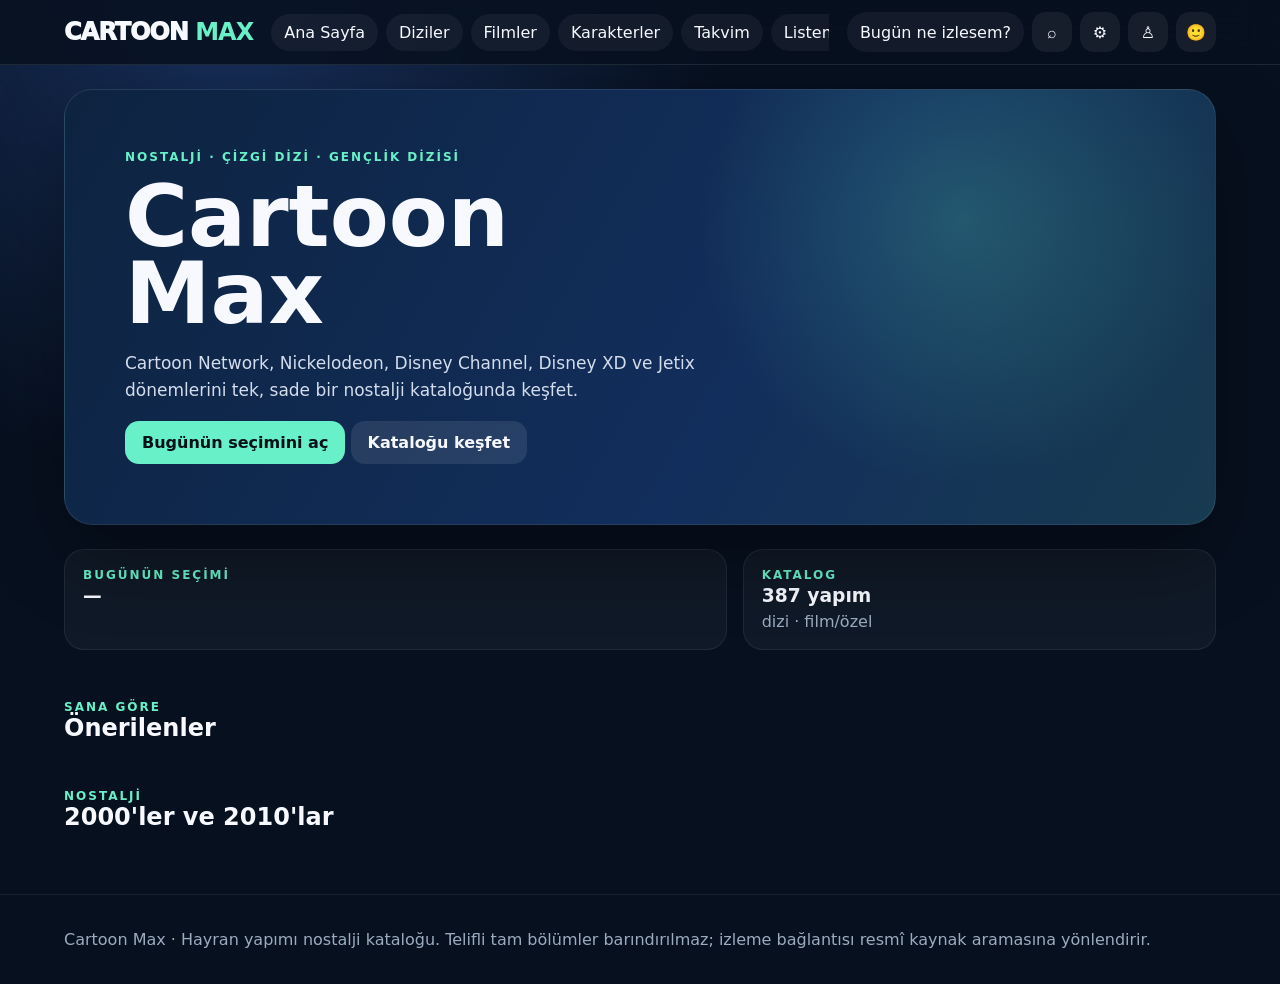
==== index.html @ 86893608 "Publish Cartoon Max index" ====
<!doctype html><html lang="tr" data-theme="night"><head><meta charset="utf-8"><meta name="viewport" content="width=device-width,initial-scale=1"><title>Cartoon Max</title><meta name="description" content="Cartoon Network, Nickelodeon, Disney Channel, Disney XD ve Jetix nostalji kataloğu."><style>
*{box-sizing:border-box}html{background:#07101f;color:#f7f9ff;font-family:Inter,system-ui,Segoe UI,Arial,sans-serif}body{margin:0;background:radial-gradient(circle at 18% 0,#18305d 0,transparent 34%),var(--bg,#07101f);min-height:100vh;color:var(--tx,#f7f9ff)}button,input,select,textarea{font:inherit}button{cursor:pointer}.top{position:sticky;top:0;z-index:20;background:color-mix(in srgb,var(--bg,#07101f) 88%,transparent);backdrop-filter:blur(18px);border-bottom:1px solid #ffffff18;display:flex;align-items:center;gap:18px;padding:12px 5%}.logo{font-weight:1000;font-size:24px;letter-spacing:-1px}.logo b{color:var(--a,#68f1c8)}nav{display:flex;gap:8px;flex:1;overflow:auto}nav button,.ghost,.chip{border:0;background:#ffffff0d;color:inherit;border-radius:999px;padding:9px 13px;white-space:nowrap}.ghost:hover,nav button:hover,.chip:hover,.chip.on{background:#ffffff1b}.actions{display:flex;gap:8px}.icon{width:40px;height:40px;border:0;border-radius:14px;background:#ffffff10;color:inherit}.hero{margin:24px 5%;min-height:410px;border-radius:28px;overflow:hidden;position:relative;background:linear-gradient(120deg,#0d2340,#122e5c 60%,#173b50);border:1px solid #ffffff18;box-shadow:0 30px 80px #0005}.hero:after{content:"";position:absolute;inset:0;background:radial-gradient(circle at 78% 30%,#63f3c633,transparent 28%)}.hero-in{position:relative;z-index:2;padding:60px;max-width:720px}.kicker{color:var(--a,#68f1c8);font-weight:900;text-transform:uppercase;letter-spacing:2px;font-size:12px}.hero h1{font-size:clamp(42px,7vw,86px);line-height:.9;margin:14px 0}.hero p{color:#d4dded;line-height:1.6;font-size:17px}.btn{border:0;border-radius:14px;padding:12px 17px;font-weight:850;background:var(--a,#68f1c8);color:#051018}.btn.alt{background:#ffffff18;color:inherit}.discover{display:grid;grid-template-columns:1.4fr 1fr;gap:16px;margin:0 5% 26px}.panel{background:#ffffff0a;border:1px solid #ffffff12;border-radius:20px;padding:18px}.panel h3{margin:3px 0 6px}.muted{color:var(--mut,#9cacbf)}.filters{display:flex;gap:8px;overflow:auto;margin:0 5% 20px;padding-bottom:4px}.section{margin:0 5% 34px}.section-head{display:flex;justify-content:space-between;align-items:end;margin-bottom:13px}.section h2{margin:0;font-size:24px}.grid{display:grid;grid-template-columns:repeat(auto-fill,minmax(170px,1fr));gap:13px}.card{min-height:240px;border:1px solid #ffffff14;background:linear-gradient(145deg,#ffffff0e,#ffffff05);border-radius:20px;padding:16px;position:relative;overflow:hidden;transition:.2s}.card:hover{transform:translateY(-3px);border-color:#ffffff32}.card .net{font-size:10px;font-weight:900;letter-spacing:.7px;color:var(--a,#68f1c8);text-transform:uppercase}.card h3{font-size:18px;margin:45px 0 8px}.card p{font-size:12px;color:var(--mut,#9cacbf)}.card .year{position:absolute;right:12px;top:12px;background:#0005;padding:5px 8px;border-radius:10px;font-size:11px}.fav{position:absolute;right:12px;bottom:12px;width:34px;height:34px;border-radius:50%;border:0;background:#ffffff12;color:inherit}.people .card{min-height:190px}.search{display:none;position:fixed;z-index:40;inset:0;background:#020814ee;padding:8vh 8%}.search.open{display:block}.searchbox{width:100%;padding:20px 22px;border-radius:18px;border:1px solid #ffffff22;background:#ffffff0d;color:inherit;font-size:24px}.search .close{position:absolute;right:4%;top:3%;font-size:25px}.view{display:none}.view.on{display:block}.modal{display:none;position:fixed;inset:0;z-index:60;background:#000b;align-items:center;justify-content:center;padding:20px}.modal.open{display:flex}.box{width:min(900px,96vw);max-height:90vh;overflow:auto;background:var(--box,#0e192b);border:1px solid #ffffff1c;border-radius:24px;padding:26px;box-shadow:0 30px 100px #000b}.box.small{width:min(520px,96vw)}.modal-close{float:right;border:0;background:#ffffff12;color:inherit;border-radius:12px;width:38px;height:38px}.tabs{display:flex;gap:7px;flex-wrap:wrap;margin:14px 0}.eps{display:grid;gap:8px}.ep,.comment{display:flex;gap:11px;align-items:center;background:#ffffff09;border-radius:14px;padding:11px}.ep b{min-width:36px}.cast{display:flex;gap:8px;overflow:auto}.pill{background:#ffffff0b;border-radius:12px;padding:9px 12px;white-space:nowrap}.forms{display:grid;gap:9px}.forms input,.forms textarea,.forms select{width:100%;border:1px solid #ffffff1d;background:#ffffff0a;color:inherit;border-radius:13px;padding:12px}.rating{display:flex;gap:4px}.star{border:0;background:transparent;color:#ffcf5a;font-size:23px}.yeargrid{display:grid;grid-template-columns:repeat(auto-fill,minmax(110px,1fr));gap:9px}.yearbtn{padding:18px;border-radius:16px;border:1px solid #ffffff13;background:#ffffff08;color:inherit}.avatars{display:flex;gap:8px;flex-wrap:wrap}.av{font-size:26px;width:48px;height:48px;border-radius:14px;border:1px solid #ffffff1c;background:#ffffff0b}.av.on{outline:2px solid var(--a,#68f1c8)}.profiles{display:grid;grid-template-columns:repeat(auto-fit,minmax(110px,1fr));gap:10px}.profile{background:#ffffff09;border:1px solid #ffffff14;border-radius:18px;padding:16px;text-align:center}.profile i{font-style:normal;font-size:38px}.footer{padding:35px 5%;color:var(--mut,#9cacbf);border-top:1px solid #ffffff12;margin-top:50px}html[data-theme=ocean]{--bg:#031725;--box:#08283a;--a:#5ad7ff;--mut:#a5c7d9}html[data-theme=retro]{--bg:#21112d;--box:#321844;--a:#ffcf5a;--mut:#d1b9dd}html[data-theme=light]{--bg:#edf1f8;--box:#fff;--tx:#142033;--mut:#687386;--a:#5d56e8;background:#edf1f8;color:#142033}html[data-theme=light] body{color:#142033;background:#edf1f8}html[data-theme=light] .top{background:#ffffffdc}html[data-theme=light] .hero{background:linear-gradient(120deg,#e0e7ff,#dbeafe,#dcfce7)}html[data-theme=light] .hero p{color:#526071}html[data-theme=light] .card,html[data-theme=light] .panel,html[data-theme=light] .box{border-color:#00000010;background:#ffffffaa}html[data-theme=light] nav button,html[data-theme=light] .ghost,html[data-theme=light] .icon{background:#00000008;color:#142033}@media(max-width:800px){.top{padding:10px 3%;gap:7px}.logo{font-size:18px}nav{display:none}.hero{margin:14px 3%;min-height:360px}.hero-in{padding:38px 25px}.discover{grid-template-columns:1fr;margin:0 3% 18px}.section{margin-left:3%;margin-right:3%}.filters{margin-left:3%;margin-right:3%}.grid{grid-template-columns:repeat(2,minmax(0,1fr))}.card{min-height:220px}.actions .hide-mob{display:none}}
</style></head><body><header class="top"><div class="logo">CARTOON <b>MAX</b></div><nav id="nav"><button data-view="home">Ana Sayfa</button><button data-view="shows">Diziler</button><button data-view="movies">Filmler</button><button data-view="people">Karakterler</button><button data-view="years">Takvim</button><button data-view="list">Listem</button></nav><div class="actions"><button class="ghost hide-mob" id="todayBtn">Bugün ne izlesem?</button><button class="icon" id="searchBtn">⌕</button><button class="icon" id="settingsBtn">⚙</button><button class="icon" id="accountBtn">♙</button><button class="icon" id="profileBtn">🙂</button></div></header>
<main><section class="view on" id="home"><div class="hero"><div class="hero-in"><div class="kicker">Nostalji · Çizgi Dizi · Gençlik Dizisi</div><h1>Cartoon<br>Max</h1><p>Cartoon Network, Nickelodeon, Disney Channel, Disney XD ve Jetix dönemlerini tek, sade bir nostalji kataloğunda keşfet.</p><div><button class="btn" id="heroToday">Bugünün seçimini aç</button> <button class="btn alt" data-go="shows">Kataloğu keşfet</button></div></div></div><div class="discover"><div class="panel"><div class="kicker">Bugünün Seçimi</div><h3 id="todayTitle">—</h3><div class="muted" id="todayMeta"></div></div><div class="panel"><div class="kicker">Katalog</div><h3><span id="countAll">387</span> yapım</h3><div class="muted"><span id="countShows"></span> dizi · <span id="countMovies"></span> film/özel</div></div></div><div class="filters" id="chips"></div><div class="section"><div class="section-head"><div><div class="kicker">Sana göre</div><h2>Önerilenler</h2></div></div><div class="grid" id="recGrid"></div></div><div class="section"><div class="section-head"><div><div class="kicker">Nostalji</div><h2>2000'ler ve 2010'lar</h2></div></div><div class="grid" id="homeGrid"></div></div></section>
<section class="view" id="shows"><div class="section"><div class="section-head"><div><div class="kicker">Katalog</div><h2>Diziler & çizgi diziler</h2></div></div><div class="filters" id="showChips"></div><div class="grid" id="showsGrid"></div></div></section><section class="view" id="movies"><div class="section"><div class="section-head"><div><div class="kicker">TV Filmleri & Özel Yapımlar</div><h2>Filmler</h2></div></div><div class="grid" id="moviesGrid"></div></div></section><section class="view people" id="people"><div class="section"><div class="section-head"><div><div class="kicker">Karakterler & oyuncular</div><h2>Karakter Merkezi</h2></div></div><div class="grid" id="peopleGrid"></div></div></section><section class="view" id="years"><div class="section"><div class="section-head"><div><div class="kicker">Yayın yılı takvimi</div><h2>Yıllara göre keşfet</h2></div></div><div class="yeargrid" id="yearGrid"></div><div class="grid" id="yearResults" style="margin-top:18px"></div></div></section><section class="view" id="list"><div class="section"><div class="section-head"><div><div class="kicker">Profiline özel</div><h2>Listem</h2></div></div><div class="grid" id="listGrid"></div></div></section></main>
<div class="search" id="search"><button class="icon close" id="searchClose">×</button><input class="searchbox" id="q" placeholder="Dizi, film veya karakter ara…"><div class="grid" id="searchGrid" style="margin-top:24px"></div></div>
<div class="modal" id="detailModal"><div class="box"><button class="modal-close" data-close>×</button><div class="kicker" id="dNet"></div><h1 id="dTitle"></h1><p class="muted" id="dMeta"></p><p id="dDesc"></p><div style="display:flex;gap:8px;flex-wrap:wrap"><button class="btn" id="watchOfficial">Resmî izleme kaynağı ara</button><button class="btn alt" id="toggleFav">+ Listem</button></div><h3>Oyuncular / seslendirme</h3><div class="cast" id="cast"></div><h3>Bölümler</h3><div class="tabs" id="seasonTabs"></div><div class="eps" id="eps"><div class="muted">Bölüm rehberi yükleniyor…</div></div><h3>Puanın</h3><div class="rating" id="stars"></div><h3>Yorumlar</h3><div class="forms"><textarea id="commentText" rows="2" placeholder="Bu yapım hakkında ne düşünüyorsun?"></textarea><button class="btn" id="commentBtn">Yorum ekle</button></div><div id="comments"></div></div></div>
<div class="modal" id="settingsModal"><div class="box small"><button class="modal-close" data-close>×</button><h2>Ayarlar</h2><div class="forms"><label>Tema<select id="theme"><option value="night">Gece</option><option value="ocean">Okyanus</option><option value="retro">Retro</option><option value="light">Açık</option></select></label><label>Arayüz dili<select id="lang"><option value="tr">Türkçe</option><option value="en">English</option></select></label></div></div></div>
<div class="modal" id="profileModal"><div class="box small"><button class="modal-close" data-close>×</button><h2>Profiller</h2><div class="profiles" id="profiles"></div><h3>Yeni profil</h3><div class="avatars" id="avatars"></div><div class="forms" style="margin-top:10px"><input id="profileName" placeholder="Profil adı"><label><input type="checkbox" id="kid"> Çocuk profili</label><button class="btn" id="addProfile">Profil oluştur</button></div></div></div>
<div class="modal" id="accountModal"><div class="box small"><button class="modal-close" data-close>×</button><h2>Cartoon Max Hesabı</h2><div id="accountState"></div><div class="forms" id="accountForms"><input id="email" type="email" placeholder="E-posta"><input id="pass" type="password" placeholder="Şifre"><button class="btn" id="login">Giriş yap</button><button class="btn alt" id="register">Kayıt ol</button><div class="muted" style="font-size:12px">Bu statik public sürümde hesap, yorum ve puanlar yalnızca bu cihazda saklanır; bulut senkronizasyonu yoktur.</div></div></div></div>
<footer class="footer">Cartoon Max · Hayran yapımı nostalji kataloğu. Telifli tam bölümler barındırılmaz; izleme bağlantısı resmî kaynak aramasına yönlendirir.</footer>
<script src="data1.js"></script><script src="data2.js"></script><script src="data3.js"></script><script src="app.js"></script></body></html>
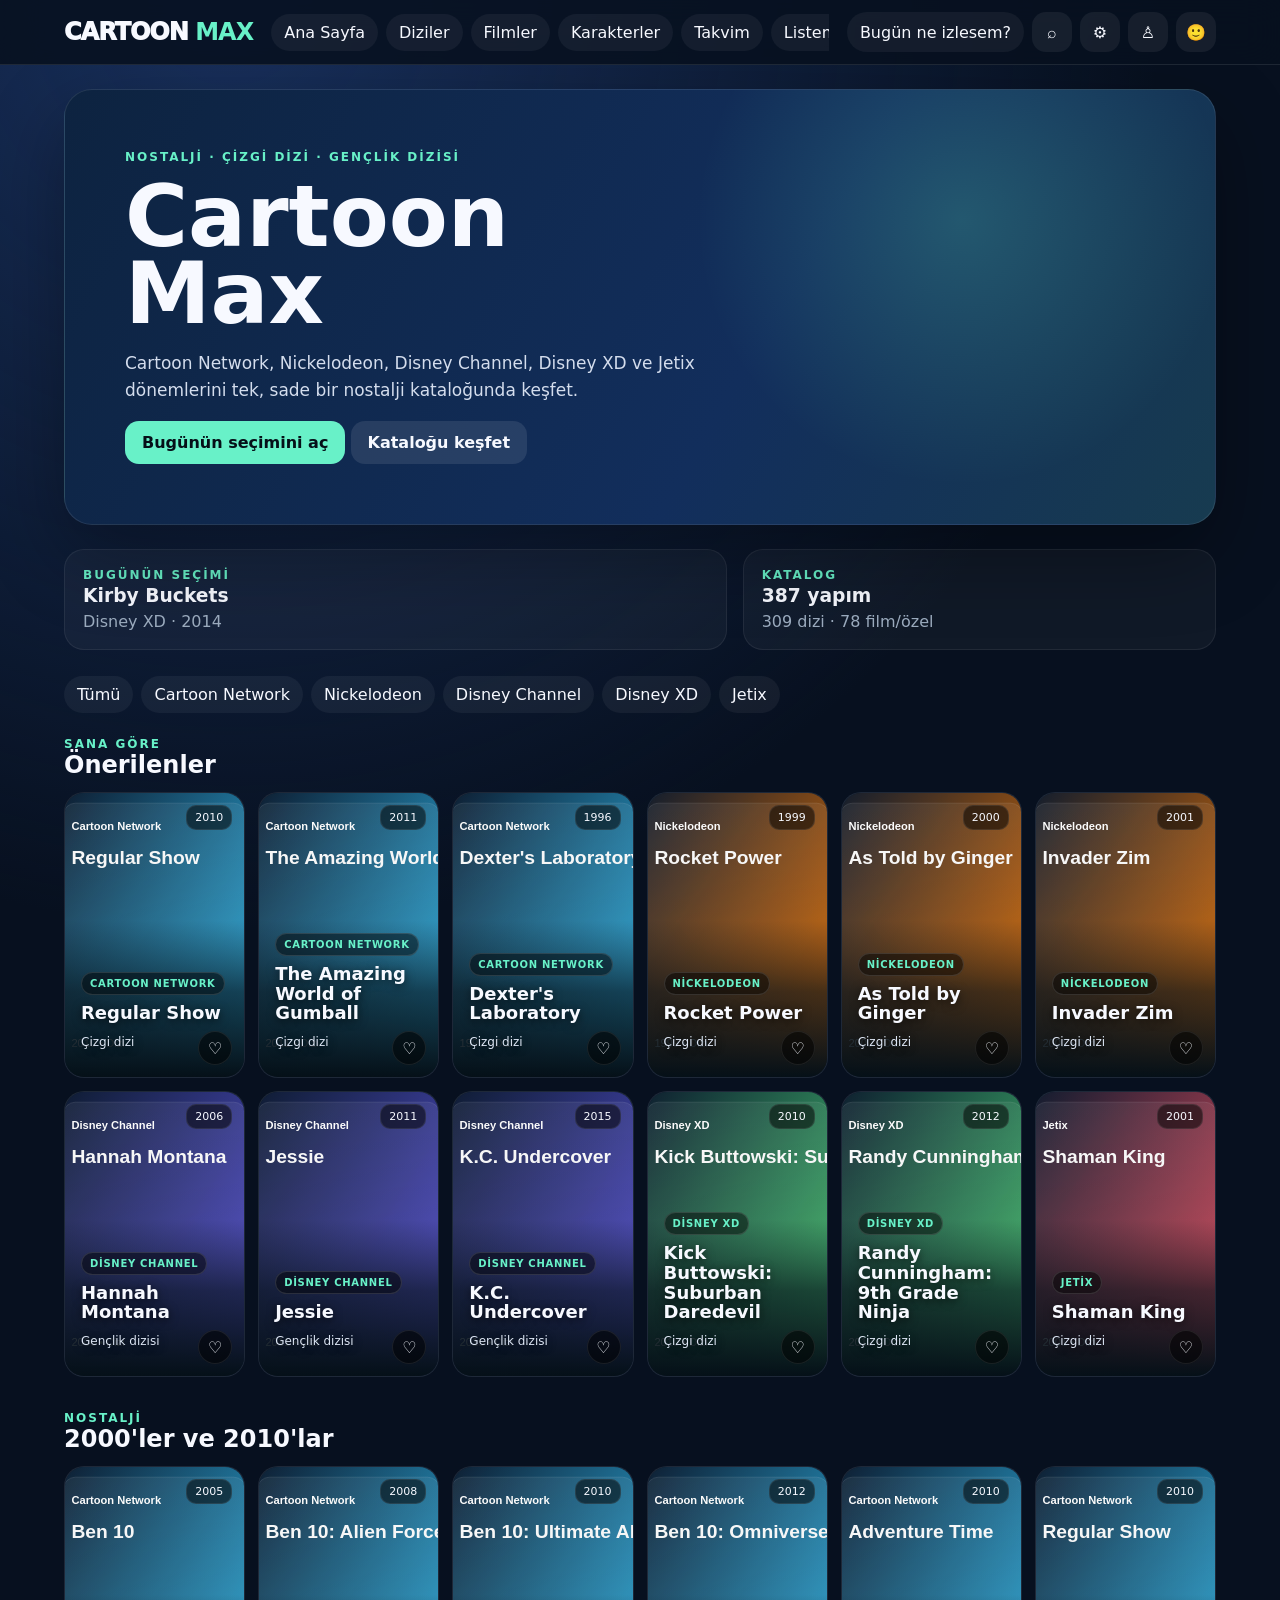
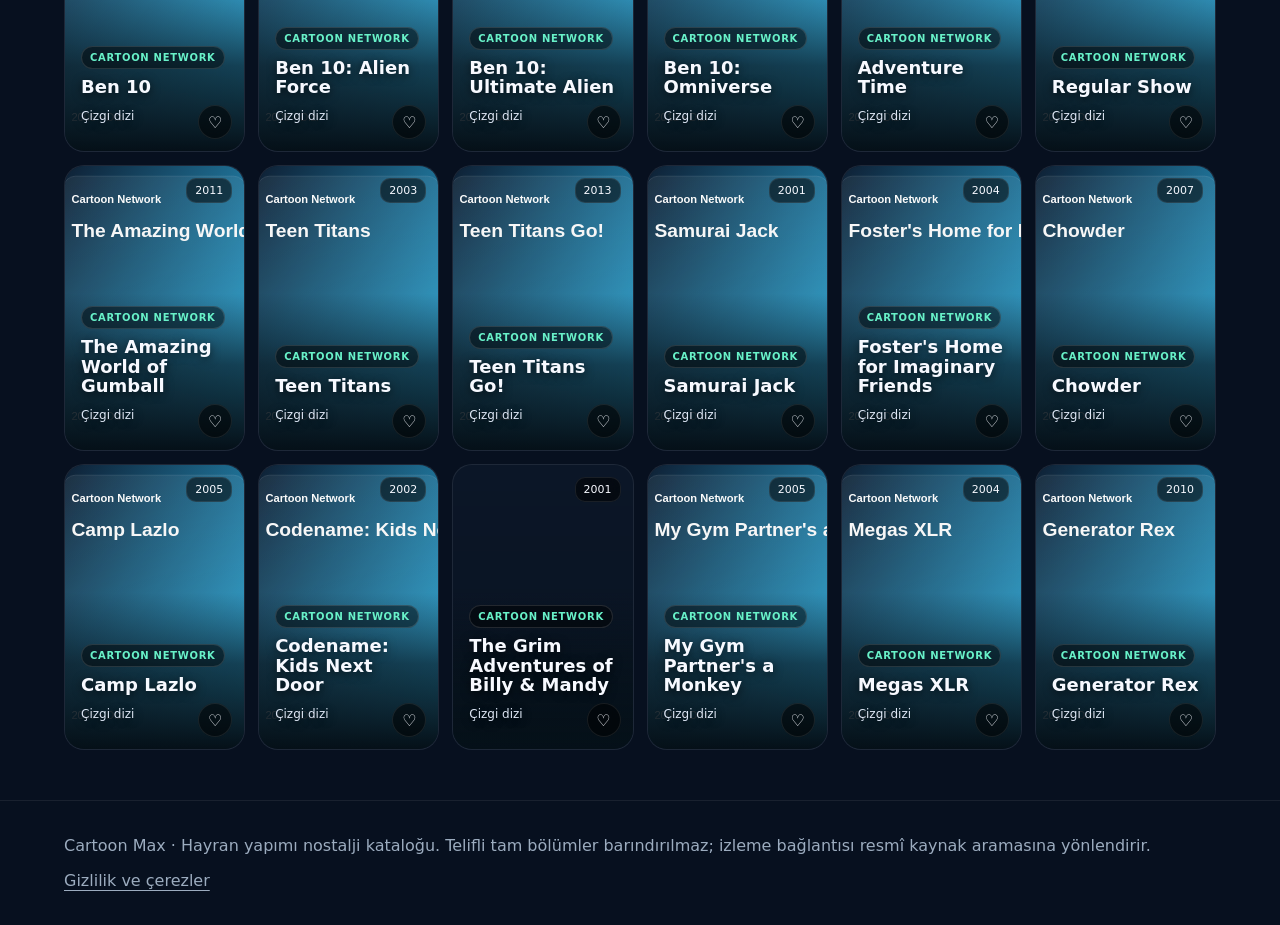
==== commit 3c8cf798: "Add AdSense publisher verification and consent-gated Auto ads" ====
--- a/index.html
+++ b/index.html
@@ -1,4 +1,6 @@
-<!doctype html><html lang="tr" data-theme="night"><head><meta charset="utf-8"><meta name="viewport" content="width=device-width,initial-scale=1"><title>Cartoon Max</title><meta name="description" content="Cartoon Network, Nickelodeon, Disney Channel, Disney XD ve Jetix nostalji kataloğu."><style>
+<!doctype html><html lang="tr" data-theme="night"><head><meta charset="utf-8"><meta name="viewport" content="width=device-width,initial-scale=1"><title>Cartoon Max</title><meta name="description" content="Cartoon Network, Nickelodeon, Disney Channel, Disney XD ve Jetix nostalji kataloğu."><meta name="google-adsense-account" content="ca-pub-7962627237294175">
+<link rel="stylesheet" href="adsense.css">
+<style>
 *{box-sizing:border-box}html{background:#07101f;color:#f7f9ff;font-family:Inter,system-ui,Segoe UI,Arial,sans-serif}body{margin:0;background:radial-gradient(circle at 18% 0,#18305d 0,transparent 34%),var(--bg,#07101f);min-height:100vh;color:var(--tx,#f7f9ff)}button,input,select,textarea{font:inherit}button{cursor:pointer}.top{position:sticky;top:0;z-index:20;background:color-mix(in srgb,var(--bg,#07101f) 88%,transparent);backdrop-filter:blur(18px);border-bottom:1px solid #ffffff18;display:flex;align-items:center;gap:18px;padding:12px 5%}.logo{font-weight:1000;font-size:24px;letter-spacing:-1px}.logo b{color:var(--a,#68f1c8)}nav{display:flex;gap:8px;flex:1;overflow:auto}nav button,.ghost,.chip{border:0;background:#ffffff0d;color:inherit;border-radius:999px;padding:9px 13px;white-space:nowrap}.ghost:hover,nav button:hover,.chip:hover,.chip.on{background:#ffffff1b}.actions{display:flex;gap:8px}.icon{width:40px;height:40px;border:0;border-radius:14px;background:#ffffff10;color:inherit}.hero{margin:24px 5%;min-height:410px;border-radius:28px;overflow:hidden;position:relative;background:linear-gradient(120deg,#0d2340,#122e5c 60%,#173b50);border:1px solid #ffffff18;box-shadow:0 30px 80px #0005}.hero:after{content:"";position:absolute;inset:0;background:radial-gradient(circle at 78% 30%,#63f3c633,transparent 28%)}.hero-in{position:relative;z-index:2;padding:60px;max-width:720px}.kicker{color:var(--a,#68f1c8);font-weight:900;text-transform:uppercase;letter-spacing:2px;font-size:12px}.hero h1{font-size:clamp(42px,7vw,86px);line-height:.9;margin:14px 0}.hero p{color:#d4dded;line-height:1.6;font-size:17px}.btn{border:0;border-radius:14px;padding:12px 17px;font-weight:850;background:var(--a,#68f1c8);color:#051018}.btn.alt{background:#ffffff18;color:inherit}.discover{display:grid;grid-template-columns:1.4fr 1fr;gap:16px;margin:0 5% 26px}.panel{background:#ffffff0a;border:1px solid #ffffff12;border-radius:20px;padding:18px}.panel h3{margin:3px 0 6px}.muted{color:var(--mut,#9cacbf)}.filters{display:flex;gap:8px;overflow:auto;margin:0 5% 20px;padding-bottom:4px}.section{margin:0 5% 34px}.section-head{display:flex;justify-content:space-between;align-items:end;margin-bottom:13px}.section h2{margin:0;font-size:24px}.grid{display:grid;grid-template-columns:repeat(auto-fill,minmax(170px,1fr));gap:13px}.card{min-height:240px;border:1px solid #ffffff14;background:linear-gradient(145deg,#ffffff0e,#ffffff05);border-radius:20px;padding:16px;position:relative;overflow:hidden;transition:.2s}.card:hover{transform:translateY(-3px);border-color:#ffffff32}.card .net{font-size:10px;font-weight:900;letter-spacing:.7px;color:var(--a,#68f1c8);text-transform:uppercase}.card h3{font-size:18px;margin:45px 0 8px}.card p{font-size:12px;color:var(--mut,#9cacbf)}.card .year{position:absolute;right:12px;top:12px;background:#0005;padding:5px 8px;border-radius:10px;font-size:11px}.fav{position:absolute;right:12px;bottom:12px;width:34px;height:34px;border-radius:50%;border:0;background:#ffffff12;color:inherit}.people .card{min-height:190px}.search{display:none;position:fixed;z-index:40;inset:0;background:#020814ee;padding:8vh 8%}.search.open{display:block}.searchbox{width:100%;padding:20px 22px;border-radius:18px;border:1px solid #ffffff22;background:#ffffff0d;color:inherit;font-size:24px}.search .close{position:absolute;right:4%;top:3%;font-size:25px}.view{display:none}.view.on{display:block}.modal{display:none;position:fixed;inset:0;z-index:60;background:#000b;align-items:center;justify-content:center;padding:20px}.modal.open{display:flex}.box{width:min(900px,96vw);max-height:90vh;overflow:auto;background:var(--box,#0e192b);border:1px solid #ffffff1c;border-radius:24px;padding:26px;box-shadow:0 30px 100px #000b}.box.small{width:min(520px,96vw)}.modal-close{float:right;border:0;background:#ffffff12;color:inherit;border-radius:12px;width:38px;height:38px}.tabs{display:flex;gap:7px;flex-wrap:wrap;margin:14px 0}.eps{display:grid;gap:8px}.ep,.comment{display:flex;gap:11px;align-items:center;background:#ffffff09;border-radius:14px;padding:11px}.ep b{min-width:36px}.cast{display:flex;gap:8px;overflow:auto}.pill{background:#ffffff0b;border-radius:12px;padding:9px 12px;white-space:nowrap}.forms{display:grid;gap:9px}.forms input,.forms textarea,.forms select{width:100%;border:1px solid #ffffff1d;background:#ffffff0a;color:inherit;border-radius:13px;padding:12px}.rating{display:flex;gap:4px}.star{border:0;background:transparent;color:#ffcf5a;font-size:23px}.yeargrid{display:grid;grid-template-columns:repeat(auto-fill,minmax(110px,1fr));gap:9px}.yearbtn{padding:18px;border-radius:16px;border:1px solid #ffffff13;background:#ffffff08;color:inherit}.avatars{display:flex;gap:8px;flex-wrap:wrap}.av{font-size:26px;width:48px;height:48px;border-radius:14px;border:1px solid #ffffff1c;background:#ffffff0b}.av.on{outline:2px solid var(--a,#68f1c8)}.profiles{display:grid;grid-template-columns:repeat(auto-fit,minmax(110px,1fr));gap:10px}.profile{background:#ffffff09;border:1px solid #ffffff14;border-radius:18px;padding:16px;text-align:center}.profile i{font-style:normal;font-size:38px}.footer{padding:35px 5%;color:var(--mut,#9cacbf);border-top:1px solid #ffffff12;margin-top:50px}html[data-theme=ocean]{--bg:#031725;--box:#08283a;--a:#5ad7ff;--mut:#a5c7d9}html[data-theme=retro]{--bg:#21112d;--box:#321844;--a:#ffcf5a;--mut:#d1b9dd}html[data-theme=light]{--bg:#edf1f8;--box:#fff;--tx:#142033;--mut:#687386;--a:#5d56e8;background:#edf1f8;color:#142033}html[data-theme=light] body{color:#142033;background:#edf1f8}html[data-theme=light] .top{background:#ffffffdc}html[data-theme=light] .hero{background:linear-gradient(120deg,#e0e7ff,#dbeafe,#dcfce7)}html[data-theme=light] .hero p{color:#526071}html[data-theme=light] .card,html[data-theme=light] .panel,html[data-theme=light] .box{border-color:#00000010;background:#ffffffaa}html[data-theme=light] nav button,html[data-theme=light] .ghost,html[data-theme=light] .icon{background:#00000008;color:#142033}@media(max-width:800px){.top{padding:10px 3%;gap:7px}.logo{font-size:18px}nav{display:none}.hero{margin:14px 3%;min-height:360px}.hero-in{padding:38px 25px}.discover{grid-template-columns:1fr;margin:0 3% 18px}.section{margin-left:3%;margin-right:3%}.filters{margin-left:3%;margin-right:3%}.grid{grid-template-columns:repeat(2,minmax(0,1fr))}.card{min-height:220px}.actions .hide-mob{display:none}}
 </style></head><body><header class="top"><div class="logo">CARTOON <b>MAX</b></div><nav id="nav"><button data-view="home">Ana Sayfa</button><button data-view="shows">Diziler</button><button data-view="movies">Filmler</button><button data-view="people">Karakterler</button><button data-view="years">Takvim</button><button data-view="list">Listem</button></nav><div class="actions"><button class="ghost hide-mob" id="todayBtn">Bugün ne izlesem?</button><button class="icon" id="searchBtn">⌕</button><button class="icon" id="settingsBtn">⚙</button><button class="icon" id="accountBtn">♙</button><button class="icon" id="profileBtn">🙂</button></div></header>
 <main><section class="view on" id="home"><div class="hero"><div class="hero-in"><div class="kicker">Nostalji · Çizgi Dizi · Gençlik Dizisi</div><h1>Cartoon<br>Max</h1><p>Cartoon Network, Nickelodeon, Disney Channel, Disney XD ve Jetix dönemlerini tek, sade bir nostalji kataloğunda keşfet.</p><div><button class="btn" id="heroToday">Bugünün seçimini aç</button> <button class="btn alt" data-go="shows">Kataloğu keşfet</button></div></div></div><div class="discover"><div class="panel"><div class="kicker">Bugünün Seçimi</div><h3 id="todayTitle">—</h3><div class="muted" id="todayMeta"></div></div><div class="panel"><div class="kicker">Katalog</div><h3><span id="countAll">387</span> yapım</h3><div class="muted"><span id="countShows"></span> dizi · <span id="countMovies"></span> film/özel</div></div></div><div class="filters" id="chips"></div><div class="section"><div class="section-head"><div><div class="kicker">Sana göre</div><h2>Önerilenler</h2></div></div><div class="grid" id="recGrid"></div></div><div class="section"><div class="section-head"><div><div class="kicker">Nostalji</div><h2>2000'ler ve 2010'lar</h2></div></div><div class="grid" id="homeGrid"></div></div></section>
@@ -8,5 +10,5 @@
 <div class="modal" id="settingsModal"><div class="box small"><button class="modal-close" data-close>×</button><h2>Ayarlar</h2><div class="forms"><label>Tema<select id="theme"><option value="night">Gece</option><option value="ocean">Okyanus</option><option value="retro">Retro</option><option value="light">Açık</option></select></label><label>Arayüz dili<select id="lang"><option value="tr">Türkçe</option><option value="en">English</option></select></label></div></div></div>
 <div class="modal" id="profileModal"><div class="box small"><button class="modal-close" data-close>×</button><h2>Profiller</h2><div class="profiles" id="profiles"></div><h3>Yeni profil</h3><div class="avatars" id="avatars"></div><div class="forms" style="margin-top:10px"><input id="profileName" placeholder="Profil adı"><label><input type="checkbox" id="kid"> Çocuk profili</label><button class="btn" id="addProfile">Profil oluştur</button></div></div></div>
 <div class="modal" id="accountModal"><div class="box small"><button class="modal-close" data-close>×</button><h2>Cartoon Max Hesabı</h2><div id="accountState"></div><div class="forms" id="accountForms"><input id="email" type="email" placeholder="E-posta"><input id="pass" type="password" placeholder="Şifre"><button class="btn" id="login">Giriş yap</button><button class="btn alt" id="register">Kayıt ol</button><div class="muted" style="font-size:12px">Bu statik public sürümde hesap, yorum ve puanlar yalnızca bu cihazda saklanır; bulut senkronizasyonu yoktur.</div></div></div></div>
-<footer class="footer">Cartoon Max · Hayran yapımı nostalji kataloğu. Telifli tam bölümler barındırılmaz; izleme bağlantısı resmî kaynak aramasına yönlendirir.</footer>
-<script src="data1.js"></script><script src="data2.js"></script><script src="data3.js"></script><script src="app.js"></script></body></html>+<footer class="footer">Cartoon Max · Hayran yapımı nostalji kataloğu. Telifli tam bölümler barındırılmaz; izleme bağlantısı resmî kaynak aramasına yönlendirir.<div class="privacy-links"><a href="privacy.html">Gizlilik ve çerezler</a><button type="button" class="ghost" id="adPrivacySettings" hidden>Reklam tercihleri</button></div></footer>
+<script src="data1.js"></script><script src="data2.js"></script><script src="data3.js"></script><script src="app.js"></script><script src="adsense.js"></script></body></html>
--- a/adsense.css
+++ b/adsense.css
@@ -0,0 +1,12 @@
+.privacy-links{display:flex;align-items:center;gap:16px;flex-wrap:wrap;margin-top:16px}
+.privacy-links a{color:inherit;text-underline-offset:4px}
+[hidden]{display:none!important}
+.ad-consent{position:fixed;inset:auto 16px 16px;z-index:100;display:flex;align-items:center;gap:24px;max-width:1040px;margin:auto;padding:22px 24px;background:var(--box,#0e192b);color:var(--tx,#f7f9ff);border:1px solid #75839b;border-radius:18px;box-shadow:0 12px 55px #0009}
+.ad-consent h2{font-size:1.125rem;margin:0 0 8px}
+.ad-consent p{font-size:0.9375rem;line-height:1.55;margin:0}
+.ad-consent a{color:inherit;text-underline-offset:3px}
+.ad-consent-actions{display:flex;gap:10px;flex-shrink:0}
+.ad-consent-actions button{font:inherit;min-height:44px;padding:10px 16px;border:1px solid #75839b;border-radius:10px;background:transparent;color:inherit;cursor:pointer}
+.ad-consent-actions button:hover{background:#75839b25}
+.ad-consent button:focus-visible,.privacy-links a:focus-visible,.privacy-links button:focus-visible{outline:3px solid var(--a,#68f1c8);outline-offset:3px}
+@media(max-width:700px){.ad-consent{inset:auto 10px 10px;display:block;padding:18px;max-height:75vh;overflow:auto}.ad-consent-actions{margin-top:16px}.ad-consent-actions button{flex:1}}
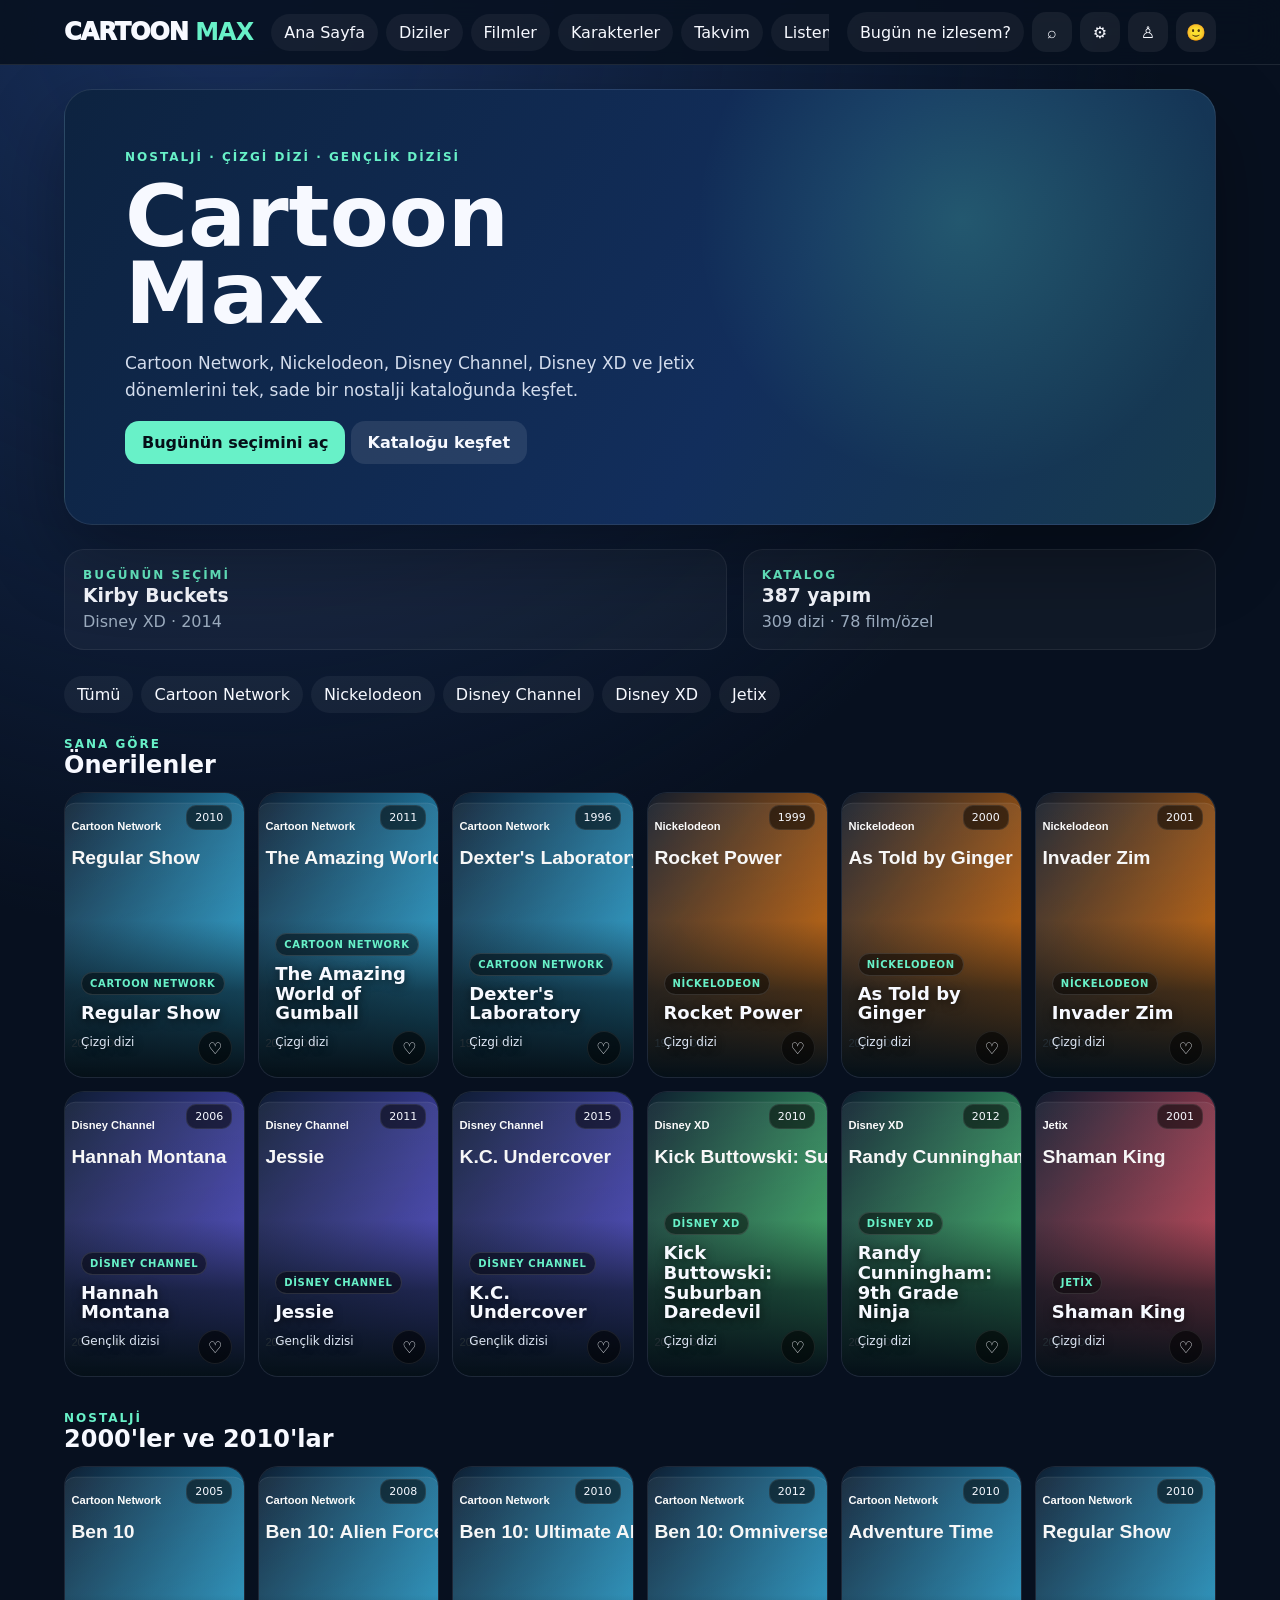
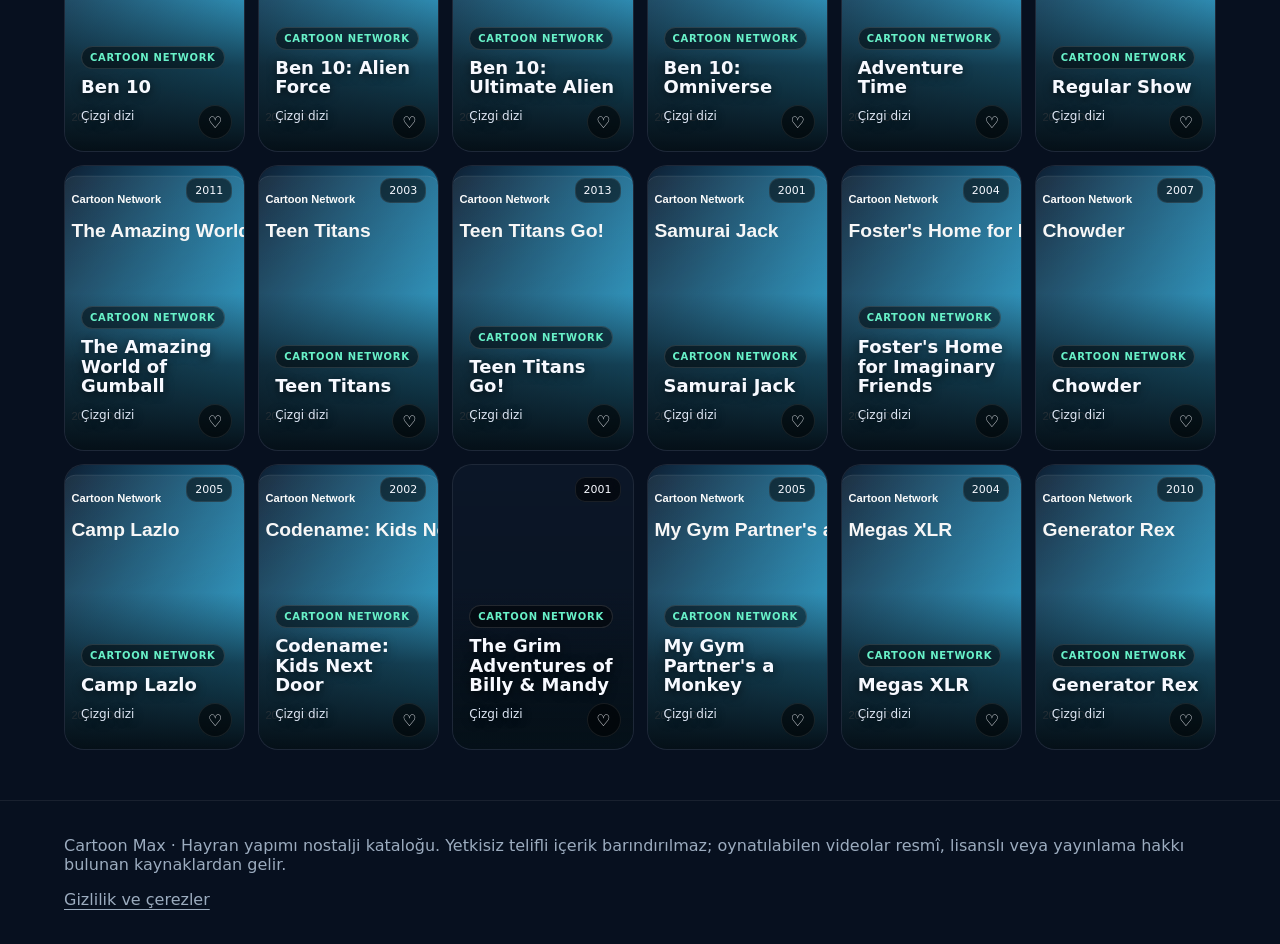
==== commit b242cb3b: "Clarify authorized streaming policy and bust player cache" ====
--- a/index.html
+++ b/index.html
@@ -6,9 +6,10 @@
 <main><section class="view on" id="home"><div class="hero"><div class="hero-in"><div class="kicker">Nostalji · Çizgi Dizi · Gençlik Dizisi</div><h1>Cartoon<br>Max</h1><p>Cartoon Network, Nickelodeon, Disney Channel, Disney XD ve Jetix dönemlerini tek, sade bir nostalji kataloğunda keşfet.</p><div><button class="btn" id="heroToday">Bugünün seçimini aç</button> <button class="btn alt" data-go="shows">Kataloğu keşfet</button></div></div></div><div class="discover"><div class="panel"><div class="kicker">Bugünün Seçimi</div><h3 id="todayTitle">—</h3><div class="muted" id="todayMeta"></div></div><div class="panel"><div class="kicker">Katalog</div><h3><span id="countAll">387</span> yapım</h3><div class="muted"><span id="countShows"></span> dizi · <span id="countMovies"></span> film/özel</div></div></div><div class="filters" id="chips"></div><div class="section"><div class="section-head"><div><div class="kicker">Sana göre</div><h2>Önerilenler</h2></div></div><div class="grid" id="recGrid"></div></div><div class="section"><div class="section-head"><div><div class="kicker">Nostalji</div><h2>2000'ler ve 2010'lar</h2></div></div><div class="grid" id="homeGrid"></div></div></section>
 <section class="view" id="shows"><div class="section"><div class="section-head"><div><div class="kicker">Katalog</div><h2>Diziler & çizgi diziler</h2></div></div><div class="filters" id="showChips"></div><div class="grid" id="showsGrid"></div></div></section><section class="view" id="movies"><div class="section"><div class="section-head"><div><div class="kicker">TV Filmleri & Özel Yapımlar</div><h2>Filmler</h2></div></div><div class="grid" id="moviesGrid"></div></div></section><section class="view people" id="people"><div class="section"><div class="section-head"><div><div class="kicker">Karakterler & oyuncular</div><h2>Karakter Merkezi</h2></div></div><div class="grid" id="peopleGrid"></div></div></section><section class="view" id="years"><div class="section"><div class="section-head"><div><div class="kicker">Yayın yılı takvimi</div><h2>Yıllara göre keşfet</h2></div></div><div class="yeargrid" id="yearGrid"></div><div class="grid" id="yearResults" style="margin-top:18px"></div></div></section><section class="view" id="list"><div class="section"><div class="section-head"><div><div class="kicker">Profiline özel</div><h2>Listem</h2></div></div><div class="grid" id="listGrid"></div></div></section></main>
 <div class="search" id="search"><button class="icon close" id="searchClose">×</button><input class="searchbox" id="q" placeholder="Dizi, film veya karakter ara…"><div class="grid" id="searchGrid" style="margin-top:24px"></div></div>
-<div class="modal" id="detailModal"><div class="box"><button class="modal-close" data-close>×</button><div class="kicker" id="dNet"></div><h1 id="dTitle"></h1><p class="muted" id="dMeta"></p><p id="dDesc"></p><div style="display:flex;gap:8px;flex-wrap:wrap"><button class="btn" id="watchOfficial">Resmî izleme kaynağı ara</button><button class="btn alt" id="toggleFav">+ Listem</button></div><h3>Oyuncular / seslendirme</h3><div class="cast" id="cast"></div><h3>Bölümler</h3><div class="tabs" id="seasonTabs"></div><div class="eps" id="eps"><div class="muted">Bölüm rehberi yükleniyor…</div></div><h3>Puanın</h3><div class="rating" id="stars"></div><h3>Yorumlar</h3><div class="forms"><textarea id="commentText" rows="2" placeholder="Bu yapım hakkında ne düşünüyorsun?"></textarea><button class="btn" id="commentBtn">Yorum ekle</button></div><div id="comments"></div></div></div>
+<div class="modal" id="detailModal"><div class="box"><button class="modal-close" data-close>×</button><div class="kicker" id="dNet"></div><h1 id="dTitle"></h1><p class="muted" id="dMeta"></p><p id="dDesc"></p><div style="display:flex;gap:8px;flex-wrap:wrap"><button class="btn" id="watchNow" hidden>▶ İzle</button><button class="btn alt" id="watchOfficial">Resmî izleme kaynağı ara</button><button class="btn alt" id="toggleFav">+ Listem</button></div><h3>Oyuncular / seslendirme</h3><div class="cast" id="cast"></div><h3>Bölümler</h3><div class="tabs" id="seasonTabs"></div><div class="eps" id="eps"><div class="muted">Bölüm rehberi yükleniyor…</div></div><h3>Puanın</h3><div class="rating" id="stars"></div><h3>Yorumlar</h3><div class="forms"><textarea id="commentText" rows="2" placeholder="Bu yapım hakkında ne düşünüyorsun?"></textarea><button class="btn" id="commentBtn">Yorum ekle</button></div><div id="comments"></div></div></div>
+<div class="modal" id="playerModal"><div class="box player-box"><button class="modal-close" data-close>×</button><div class="kicker">Cartoon Max Player</div><h2 id="playerTitle">İzle</h2><div id="playerStage" class="player-stage"></div><div id="playerSources" class="player-sources"></div><p class="muted player-note">Yalnızca resmî, lisanslı veya yayınlama hakkı bulunan video kaynakları kullanılır.</p></div></div>
 <div class="modal" id="settingsModal"><div class="box small"><button class="modal-close" data-close>×</button><h2>Ayarlar</h2><div class="forms"><label>Tema<select id="theme"><option value="night">Gece</option><option value="ocean">Okyanus</option><option value="retro">Retro</option><option value="light">Açık</option></select></label><label>Arayüz dili<select id="lang"><option value="tr">Türkçe</option><option value="en">English</option></select></label></div></div></div>
 <div class="modal" id="profileModal"><div class="box small"><button class="modal-close" data-close>×</button><h2>Profiller</h2><div class="profiles" id="profiles"></div><h3>Yeni profil</h3><div class="avatars" id="avatars"></div><div class="forms" style="margin-top:10px"><input id="profileName" placeholder="Profil adı"><label><input type="checkbox" id="kid"> Çocuk profili</label><button class="btn" id="addProfile">Profil oluştur</button></div></div></div>
 <div class="modal" id="accountModal"><div class="box small"><button class="modal-close" data-close>×</button><h2>Cartoon Max Hesabı</h2><div id="accountState"></div><div class="forms" id="accountForms"><input id="email" type="email" placeholder="E-posta"><input id="pass" type="password" placeholder="Şifre"><button class="btn" id="login">Giriş yap</button><button class="btn alt" id="register">Kayıt ol</button><div class="muted" style="font-size:12px">Bu statik public sürümde hesap, yorum ve puanlar yalnızca bu cihazda saklanır; bulut senkronizasyonu yoktur.</div></div></div></div>
-<footer class="footer">Cartoon Max · Hayran yapımı nostalji kataloğu. Telifli tam bölümler barındırılmaz; izleme bağlantısı resmî kaynak aramasına yönlendirir.<div class="privacy-links"><a href="privacy.html">Gizlilik ve çerezler</a><button type="button" class="ghost" id="adPrivacySettings" hidden>Reklam tercihleri</button></div></footer>
-<script src="data1.js"></script><script src="data2.js"></script><script src="data3.js"></script><script src="app.js"></script><script src="adsense.js"></script></body></html>
+<footer class="footer">Cartoon Max · Hayran yapımı nostalji kataloğu. Yetkisiz telifli içerik barındırılmaz; oynatılabilen videolar resmî, lisanslı veya yayınlama hakkı bulunan kaynaklardan gelir.<div class="privacy-links"><a href="privacy.html">Gizlilik ve çerezler</a><button type="button" class="ghost" id="adPrivacySettings" hidden>Gizlilik tercihleri</button></div></footer>
+<script src="data1.js"></script><script src="data2.js"></script><script src="data3.js"></script><script src="video-sources.js?v=20261008"></script><script src="app.js?v=20261008"></script><script src="adsense.js?v=20261004"></script></body></html>
